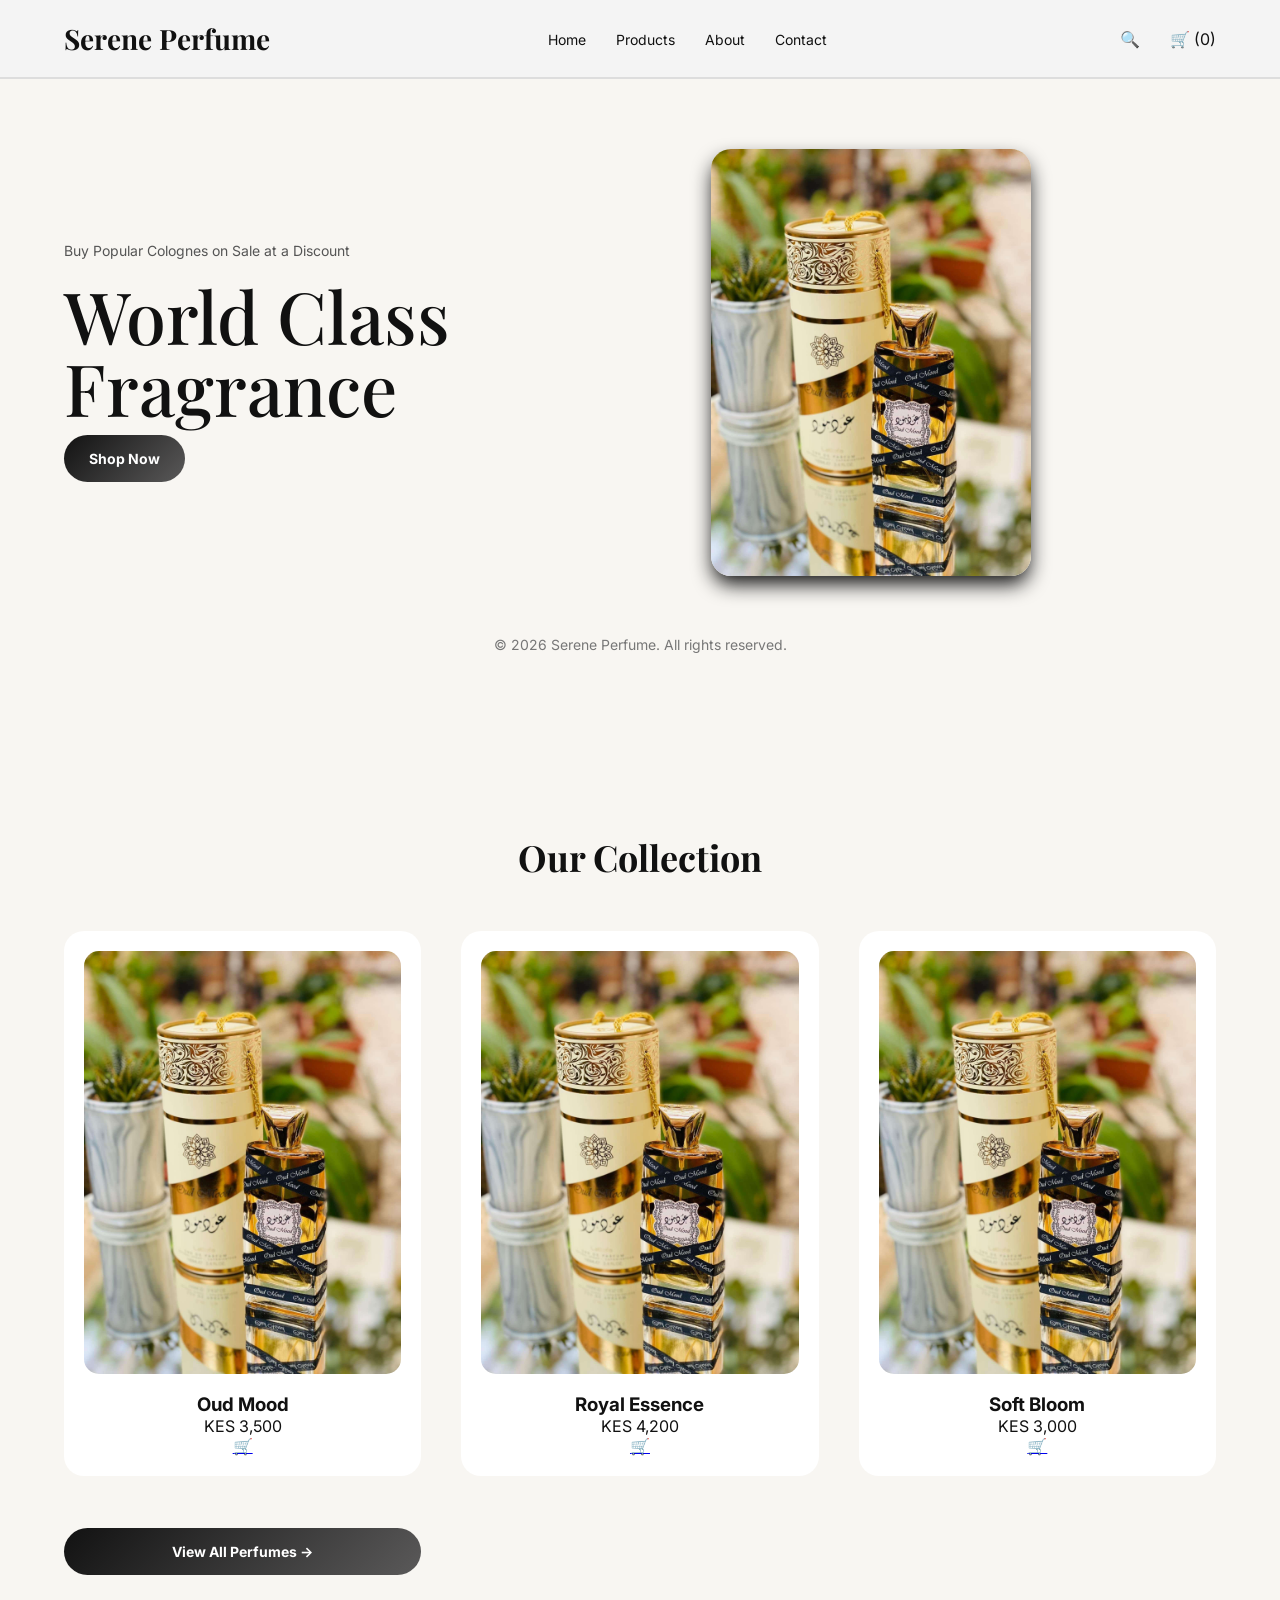
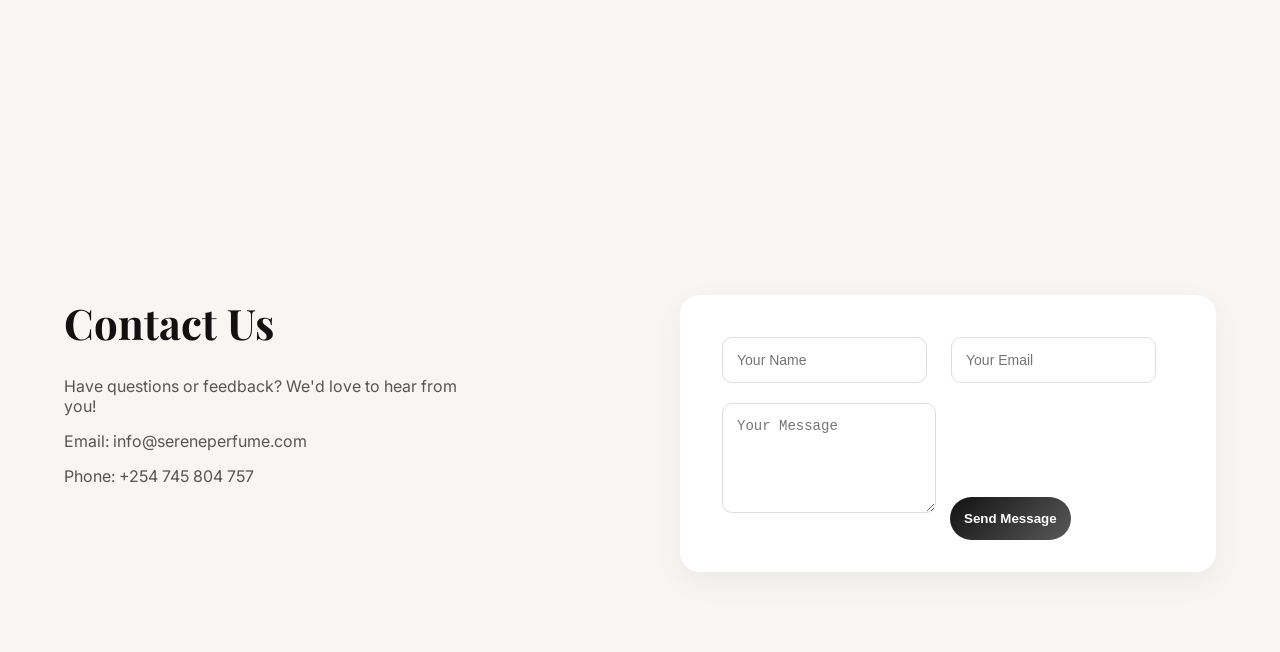
==== index.html @ 04b3e716 "Initial commit - Serene Perfume website" ====
<!DOCTYPE html>
<html lang="en">
<head>
    <meta charset="UTF-8">
    <meta name="viewport" content="width=device-width, initial-scale=1.0">
    <title>Serene Perfume</title>
    <link rel="stylesheet" href="style.css">
    <link href="https://fonts.googleapis.com/css2?family=Playfair+Display:wght@500&family=Inter:wght@300;400&display=swap" rel="stylesheet">
</head>
<body>
    <header>
        <div class="container header-flex">
           <h1 class="logo">
               Serene Perfume
           </h1>
            <nav class="nav">
                <ul>
                    <li><a href="#home">Home</a></li>
                    <li><a href="#products">Products</a></li>
                    <li><a href="#about">About</a></li>
                    <li><a href="#contact">Contact</a></li>
                 </ul>
            </nav>

            <div class="actions">
                <a href="#">🔍</a>
                <a href="#">🛒 (0)</a>
            </div>
        </div>
    </header>

 <section  id ="home" class="hero">
    <div class="container hero-grid">
      <div class="hero-text">
           <p class="small-text">
               Buy Popular Colognes on Sale at a Discount
            </p>

           <h1>
              World Class <br>
              Fragrance
            </h1>

            <a href="#products" class="btn">Shop Now</a>
      </div>

        <div class="hero-image">
            <img src="images/OUD.MOUD.jpg" alt="OUD-MOUD" >
        </div>

    </div>

    <footer>
        <div class="container">
            <p>© 2026 Serene Perfume. All rights reserved.</p>
        </div>
    </footer>
 </section>

 <section id="products">
    <div class="container">
        <h2 class="section-title">Our Collection</h2>

       <div class="product-grid">

          <div class="product-card">
          <img src="images/OUD.MOUD.jpg" alt="Perfume">
          <h3>Oud Mood</h3>
          <p>KES 3,500</p>
          <a href="#">🛒</a>
    </div>

    <div class="product-card">
      <img src="images/OUD.MOUD.jpg" alt="Perfume">
      <h3>Royal Essence</h3>
      <p>KES 4,200</p>
      <a href="#">🛒</a>
    </div>

    <div class="product-card">
      <img src="images/OUD.MOUD.jpg" alt="Perfume">
      <h3>Soft Bloom</h3>
      <p>KES 3,000</p>
      <a href="#">🛒</a>
    </div>

    <a href="products.html" class="view-all">View All Perfumes →</a>

    

  </div>
</div>
    

 </section>

 <section id="about">

 </section>

 <section id="contact">
      <div class="container contact-grid">
         <div class="contact-info">
              <h2>Contact Us</h2>
              <p>Have questions or feedback? We'd love to hear from you!</p>
              <p>Email: info@sereneperfume.com</p>
              <p>Phone: +254 745 804 757</p>
         </div>

         <form class="contact-form">
              <input type="text" placeholder="Your Name" required>
              <input type="email" placeholder="Your Email" required>
              <textarea placeholder="Your Message" rows="5"></textarea>
              <button type="submit">Send Message</button>
         </form>
      </div>
 </section>


    
    
</body>
</html>
---- style.css ----
html{
    scroll-behavior: smooth;
    
}
* {
  margin: 0;
  padding: 0;
  box-sizing: border-box;
}
body {
  font-family: 'Inter', sans-serif;
  background: #F8F6F2;
  color: #111;
  height: 100%;
}
.container{
  width: 90%;
  max-width: 1200px;
  margin: 0 auto;
}
header{
    background: #f4f4f4;
    border-bottom: 2px solid #ddd;
}
.header-flex{
  display: flex;
  justify-content: space-between;
  align-items: center;
  padding: 20px 0;
}
.logo{
    font-family: 'playfair display', serif;
    font-size: 28px;
    font-weight: bold;
}

.nav ul{
    display: flex;
    list-style: none;
    gap: 30px;
    
}
.nav ul a{
    text-decoration: none;
    color: #111;
    font-size: 14px;
    position: relative;
    padding-bottom: 5px;
}
.nav ul a::after{
   content: "";
   position: absolute;
   left: 0;
   bottom: 0;
   height: 1px;
   width: 0%;
   background: #000;
   transition: width 0.3s ease;  
}
.nav ul a:hover::after{
    width: 100%;
}
.actions{
    display: flex;
    gap: 15px;
}
.actions a{
    margin-left: 15px;
    text-decoration: none;
    color: #111;
}
.hero{
    padding: 70px 0;
}
.hero-grid{
    display: grid;
    grid-template-columns: 1.2fr 1fr;
    align-items: center;
    gap: 40px;
}

.small-text{
    color: #555;
    margin-bottom: 20px;
    font-size: 14px;
    
}
.hero-text h1{
    font-size: 72px;
    line-height: 1;
    font-family: 'playfair display', serif;
    font-weight: 500;
}
.hero-image img{
    width: 100%;
    border-radius: 20px; 
    display: flex;
    justify-content: center;
    max-width: 320px;
    object-fit: cover;
    box-shadow: #111 0px 10px 20px -2px;
}
.btn{
    display: inline-block;
    padding: 15px 25px;
    margin-top: 12px;
    background:linear-gradient(135deg, #121212, #5a5959);
    color: #fff;
    text-decoration: none;
    border-radius: 25px;
    font-size: 14px;
    transition: 0.3s;
    text-align: center;
    font-weight: bold;
}
.btn:hover{
    background: linear-gradient(135deg, #020202, #8e8b8b);
    transform: translateY(-3px);
    box-shadow: #111 0px 10px 20px -2px;
}
.contact{
    padding: 100px 0;
    background: #f9f9f9;
    
}
.contact-grid{
    display: grid;
    grid-template-columns: 1fr 1fr;
    gap: 80px;

}
.contact-info{
    max-width: 400px;
}
.contact-info h2 {
    font-family: 'Playfair Display', serif;
    font-size: 42px;
    margin-bottom: 25px;
}
.contact-info p {
    margin-bottom: 15px;
    color: #555;
}
.contact-form{
    background: #fff;
    padding: 32px;
    border-radius: 20px;
    box-shadow: 0 10px 30px rgba(0,0,0,0.05);
}
.contact-form input,
.contact-form textarea{
    padding: 14px;
    margin: 10px ;
    border: 1px solid #ddd;
    border-radius: 10px;
    font-size: 14px;
    background: #fff;
    transition: 0.3s;
}
.contact-form button {
  padding: 14px;
  border: none;
  background: linear-gradient(135deg, #121212, #5a5959);
  color: #fff;
  border-radius: 25px;
  cursor: pointer;
  transition: 0.3s;
  font-weight: bold;
}

.contact-form button:hover {
    background: linear-gradient(135deg, #020202, #8e8b8b);
    transform: translateY(-3px);
    box-shadow: #111 0px 10px 20px -2px;
}
.contact-form input:focus,
.contact-form textarea:focus{
    outline: none;
    border-color: #111;
}
footer{
  text-align: center;
  padding: 30px 0;
  font-size: 14px;
  color: #777;
  margin-top: 30px;
}
section{
    padding: 80px 0;
}
@media (max-width: 768px){
  .hero-grid{
    grid-template-columns: 1fr;
    text-align: center;
  }

  .hero-text h1{
    font-size: 42px;
  }

  .hero-image img{
    max-width: 250px;
  }
  .hero-image img{
    max-width: 250px;
    margin: 0 auto;
  }
}

@media (max-width: 768px){
  .contact-grid{
    grid-template-columns: 1fr;
  }
}

@media (max-width: 768px){
  .header-flex{
    flex-direction: column;
    gap: 15px;
  }

  .nav ul{
    flex-direction: column;
    align-items: center;
    gap: 10px;
  }

  .actions{
    justify-content: center;
  }
}

@media (max-width: 768px){
  section{
    padding: 60px 0;
  }
}

.section-title{
  text-align: center;
  font-family: 'Playfair Display', serif;
  font-size: 36px;
  margin-bottom: 50px;
}

.product-grid{
  display: grid;
  grid-template-columns: repeat(3, 1fr);
  gap: 40px;
}

.product-card{
  background: #fff;
  padding: 20px;
  border-radius: 20px;
  text-align: center;
  transition: 0.3s;
}

.product-card img{
  width: 100%;
  border-radius: 15px;
  margin-bottom: 15px;
}

.product-card:hover{
  transform: translateY(-10px);
  box-shadow: 0 10px 30px rgba(0,0,0,0.1);
}
.view-all{
  display: block;
  padding: 15px 25px;
  margin-top: 12px;
  background:linear-gradient(135deg, #121212, #5a5959);
  color: #fff;
  text-decoration: none;
  border-radius: 25px;
  font-size: 14px;
  transition: 0.3s;
  text-align: center;
  font-weight: bold;
  width: 100%;

}
.view-all:hover{
  background: linear-gradient(135deg, #020202, #8e8b8b);
  transform: translateY(-3px);
  box-shadow: #111 0px 10px 20px -2px;
}
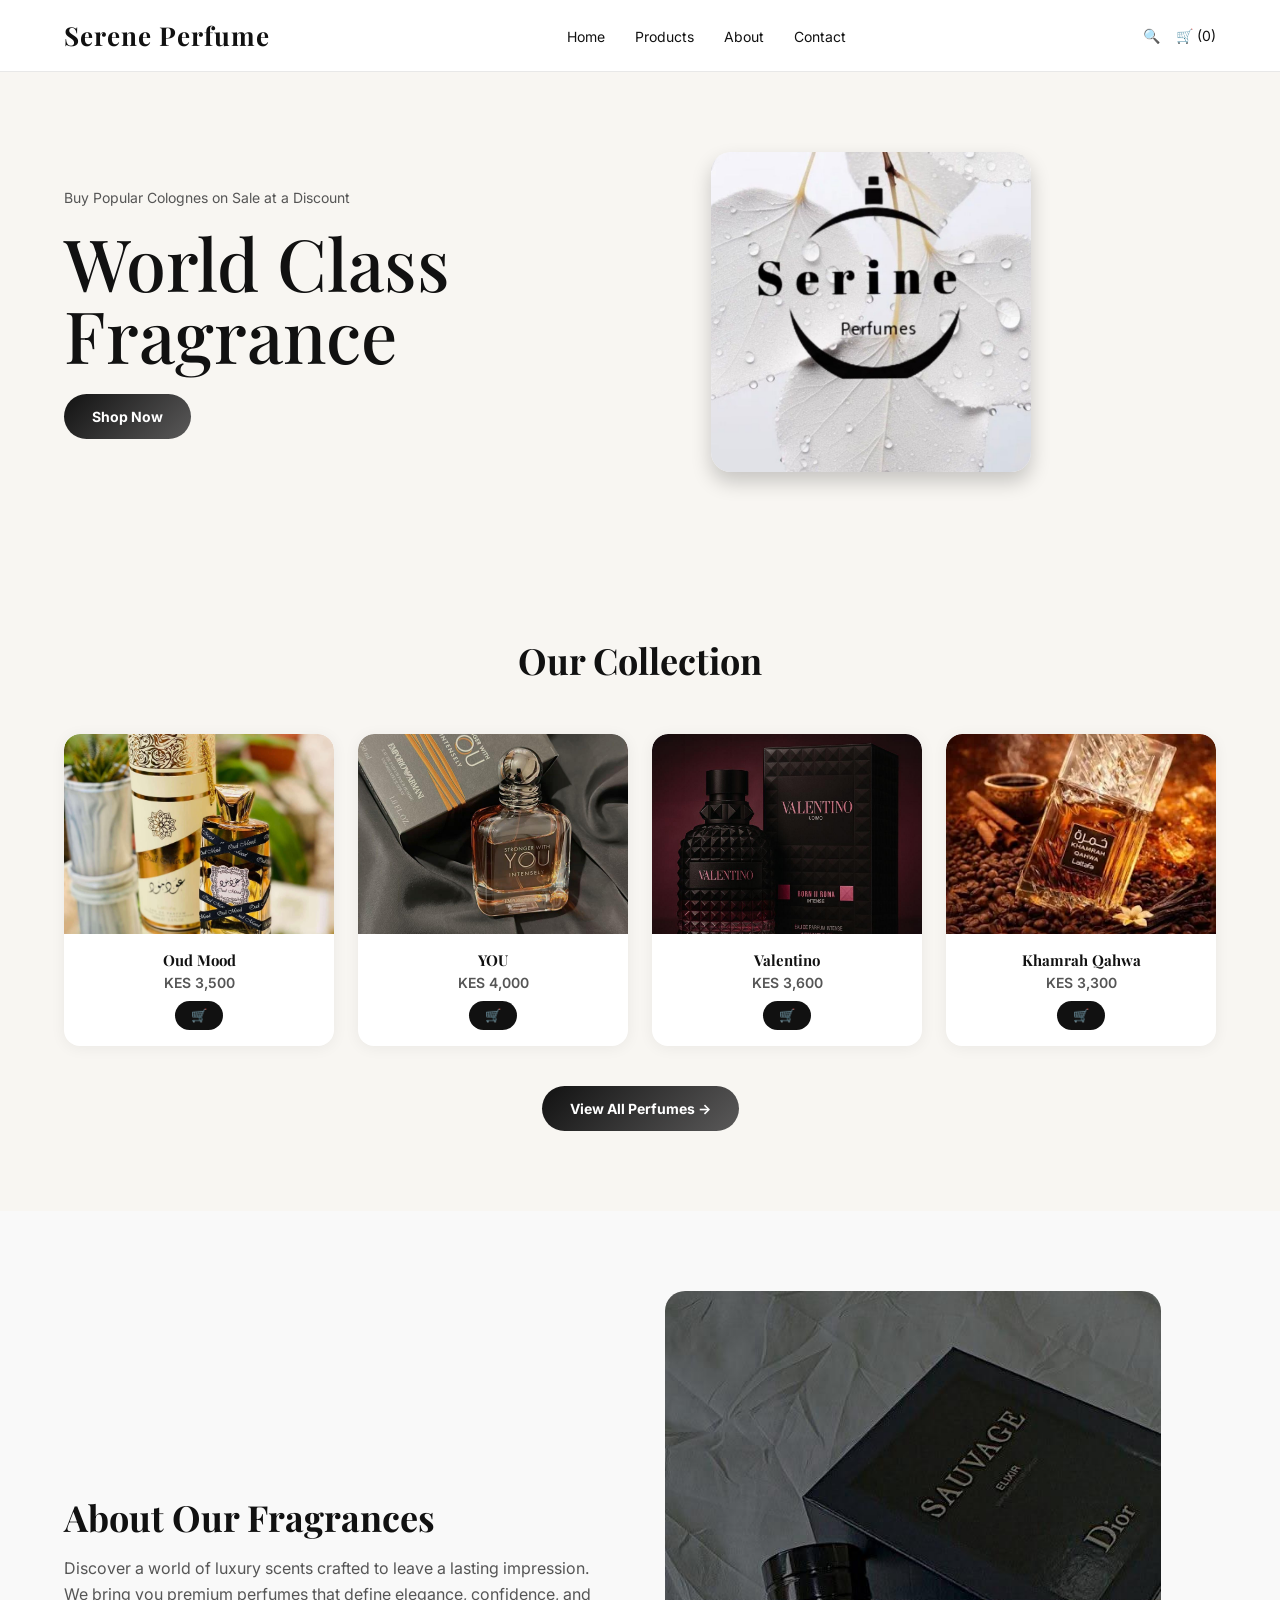
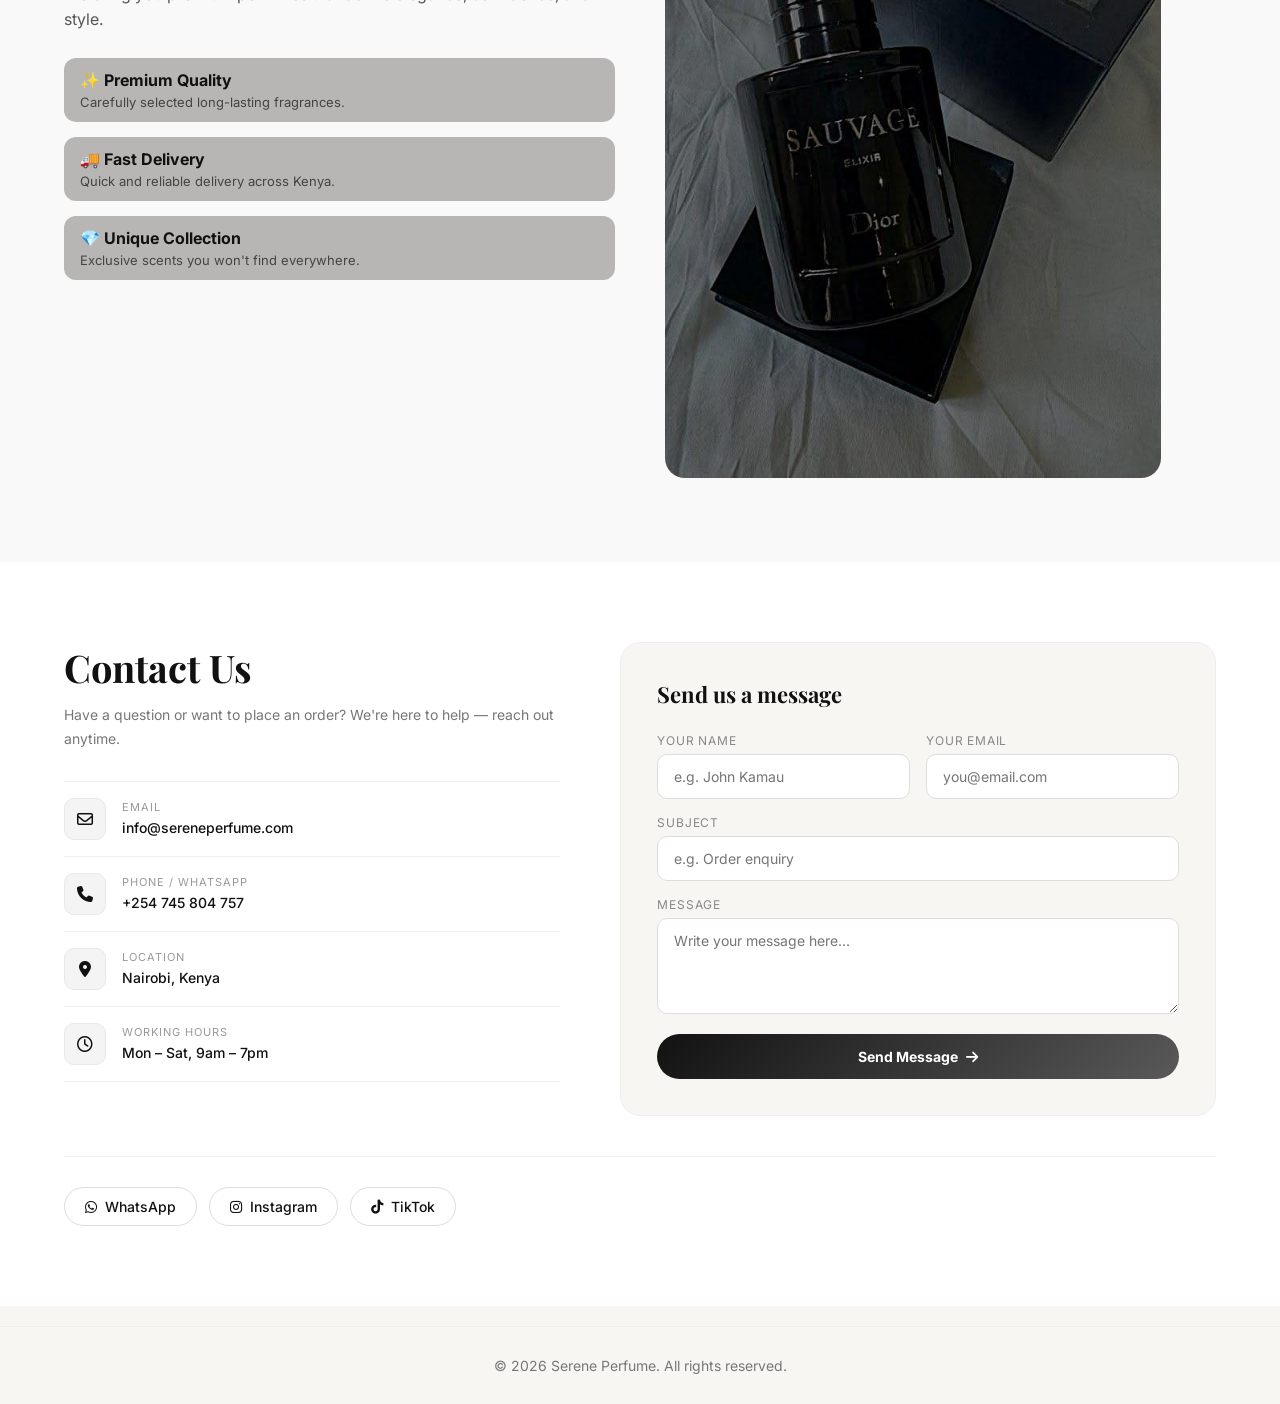
==== commit 39495e6a: "Initial commit - Serene Perfume website" ====
--- a/index.html
+++ b/index.html
@@ -1,123 +1,222 @@
 <!DOCTYPE html>
 <html lang="en">
 <head>
-    <meta charset="UTF-8">
-    <meta name="viewport" content="width=device-width, initial-scale=1.0">
-    <title>Serene Perfume</title>
-    <link rel="stylesheet" href="style.css">
-    <link href="https://fonts.googleapis.com/css2?family=Playfair+Display:wght@500&family=Inter:wght@300;400&display=swap" rel="stylesheet">
+  <meta charset="UTF-8">
+  <meta name="viewport" content="width=device-width, initial-scale=1.0">
+  <title>Serene Perfume</title>
+  <link rel="stylesheet" href="style.css">
+  <link href="https://fonts.googleapis.com/css2?family=Playfair+Display:wght@500&family=Inter:wght@300;400&display=swap" rel="stylesheet">
+  <link rel="stylesheet" href="https://cdnjs.cloudflare.com/ajax/libs/font-awesome/6.5.0/css/all.min.css">
 </head>
 <body>
-    <header>
-        <div class="container header-flex">
-           <h1 class="logo">
-               Serene Perfume
-           </h1>
-            <nav class="nav">
-                <ul>
-                    <li><a href="#home">Home</a></li>
-                    <li><a href="#products">Products</a></li>
-                    <li><a href="#about">About</a></li>
-                    <li><a href="#contact">Contact</a></li>
-                 </ul>
-            </nav>
-
-            <div class="actions">
-                <a href="#">🔍</a>
-                <a href="#">🛒 (0)</a>
-            </div>
-        </div>
-    </header>
-
- <section  id ="home" class="hero">
+
+  <header>
+    <div class="container header-flex">
+      <h1 class="logo">Serene Perfume</h1>
+      <nav class="nav">
+        <ul>
+          <li><a href="#home">Home</a></li>
+          <li><a href="products.html">Products</a></li>
+          <li><a href="#about">About</a></li>
+          <li><a href="#contact">Contact</a></li>
+        </ul>
+      </nav>
+      <div class="actions">
+        <a href="#">🔍</a>
+        <a href="cart.html">🛒 (<span class="cart-count">0</span>)</a>
+      </div>
+    </div>
+  </header>
+
+  <section id="home" class="hero">
     <div class="container hero-grid">
       <div class="hero-text">
-           <p class="small-text">
-               Buy Popular Colognes on Sale at a Discount
-            </p>
-
-           <h1>
-              World Class <br>
-              Fragrance
-            </h1>
-
-            <a href="#products" class="btn">Shop Now</a>
-      </div>
-
-        <div class="hero-image">
-            <img src="images/OUD.MOUD.jpg" alt="OUD-MOUD" >
-        </div>
-
-    </div>
-
-    <footer>
-        <div class="container">
-            <p>© 2026 Serene Perfume. All rights reserved.</p>
-        </div>
-    </footer>
- </section>
-
- <section id="products">
+        <p class="small-text">Buy Popular Colognes on Sale at a Discount</p>
+        <h1>World Class <br> Fragrance</h1>
+        <a href="products.html" class="btn">Shop Now</a>
+      </div>
+      <div class="hero-image">
+        <img src="images/serene.png" alt="Perfume">
+      </div>
+    </div>
+  </section>
+
+  <section id="products">
     <div class="container">
-        <h2 class="section-title">Our Collection</h2>
-
-       <div class="product-grid">
-
-          <div class="product-card">
-          <img src="images/OUD.MOUD.jpg" alt="Perfume">
-          <h3>Oud Mood</h3>
-          <p>KES 3,500</p>
-          <a href="#">🛒</a>
-    </div>
-
-    <div class="product-card">
-      <img src="images/OUD.MOUD.jpg" alt="Perfume">
-      <h3>Royal Essence</h3>
-      <p>KES 4,200</p>
-      <a href="#">🛒</a>
-    </div>
-
-    <div class="product-card">
-      <img src="images/OUD.MOUD.jpg" alt="Perfume">
-      <h3>Soft Bloom</h3>
-      <p>KES 3,000</p>
-      <a href="#">🛒</a>
-    </div>
-
-    <a href="products.html" class="view-all">View All Perfumes →</a>
-
-    
-
-  </div>
-</div>
-    
-
- </section>
-
- <section id="about">
-
- </section>
-
- <section id="contact">
-      <div class="container contact-grid">
-         <div class="contact-info">
-              <h2>Contact Us</h2>
-              <p>Have questions or feedback? We'd love to hear from you!</p>
-              <p>Email: info@sereneperfume.com</p>
-              <p>Phone: +254 745 804 757</p>
-         </div>
-
-         <form class="contact-form">
-              <input type="text" placeholder="Your Name" required>
-              <input type="email" placeholder="Your Email" required>
-              <textarea placeholder="Your Message" rows="5"></textarea>
-              <button type="submit">Send Message</button>
-         </form>
-      </div>
- </section>
-
-
-    
-    
+      <h2 class="section-title">Our Collection</h2>
+      <div class="product-grid">
+        <div class="product-card">
+          <img src="images/OUD.MOUD.jpg" alt="Oud Mood">
+          <div class="card-body">
+            <h3>Oud Mood</h3>
+            <p class="card-price">KES 3,500</p>
+            <button class="cart-btn">🛒</button>
+          </div>
+        </div>
+        <div class="product-card">
+          <img src="images/YOU.jpeg" alt="Ramz Gold">
+          <div class="card-body">
+            <h3>YOU</h3>
+            <p class="card-price">KES 4,000</p>
+            <button class="cart-btn">🛒</button>
+          </div>
+        </div>
+        <div class="product-card">
+          <img src="images/valentino.jpeg" alt="Hawas">
+          <div class="card-body">
+            <h3>Valentino</h3>
+            <p class="card-price">KES 3,600</p>
+            <button class="cart-btn">🛒</button>
+          </div>
+        </div>
+        <div class="product-card">
+          <img src="images/lattafa.webp" alt="Wisal">
+          <div class="card-body">
+            <h3>Khamrah Qahwa</h3>
+            <p class="card-price">KES 3,300</p>
+            <button class="cart-btn">🛒</button>
+          </div>
+        </div>
+      </div>
+      <a href="products.html" class="view-all">View All Perfumes →</a>
+    </div>
+  </section>
+
+  <section id="about" class="about">
+    <div class="container about-grid">
+      <div class="about-text">
+        <h2>About Our Fragrances</h2>
+        <p class="intro">
+          Discover a world of luxury scents crafted to leave a lasting impression.
+          We bring you premium perfumes that define elegance, confidence, and style.
+        </p>
+        <div class="about-features">
+          <div class="feature">
+            <h4>✨ Premium Quality</h4>
+            <p>Carefully selected long-lasting fragrances.</p>
+          </div>
+          <div class="feature">
+            <h4>🚚 Fast Delivery</h4>
+            <p>Quick and reliable delivery across Kenya.</p>
+          </div>
+          <div class="feature">
+            <h4>💎 Unique Collection</h4>
+            <p>Exclusive scents you won't find everywhere.</p>
+          </div>
+        </div>
+      </div>
+      <div class="about-image">
+        <img src="images/SAUV.jpeg" alt="Perfume collection">
+      </div>
+    </div>
+  </section>
+
+  <section id="contact" class="contact">
+    <div class="container">
+ 
+      <div class="contact-top">
+ 
+        <!-- LEFT: Info rows -->
+        <div class="contact-info">
+          <h2>Contact Us</h2>
+          <p class="contact-subtitle">
+            Have a question or want to place an order?
+            We're here to help — reach out anytime.
+          </p>
+ 
+          <div class="contact-row">
+            <div class="contact-icon"><i class="fa-regular fa-envelope"></i></div>
+            <div class="contact-row-text">
+              <p class="contact-label">Email</p>
+              <a href="mailto:info@sereneperfume.com">info@sereneperfume.com</a>
+            </div>
+          </div>
+ 
+          <div class="contact-row">
+            <div class="contact-icon"><i class="fa-solid fa-phone"></i></div>
+            <div class="contact-row-text">
+              <p class="contact-label">Phone / WhatsApp</p>
+              <span>+254 745 804 757</span>
+            </div>
+          </div>
+ 
+          <div class="contact-row">
+            <div class="contact-icon"><i class="fa-solid fa-location-dot"></i></div>
+            <div class="contact-row-text">
+              <p class="contact-label">Location</p>
+              <span>Nairobi, Kenya</span>
+            </div>
+          </div>
+ 
+          <div class="contact-row">
+            <div class="contact-icon"><i class="fa-regular fa-clock"></i></div>
+            <div class="contact-row-text">
+              <p class="contact-label">Working Hours</p>
+              <span>Mon – Sat, 9am – 7pm</span>
+            </div>
+          </div>
+        </div>
+ 
+        <!-- RIGHT: Form -->
+        <form class="contact-form" id="contact-form">
+          <h3>Send us a message</h3>
+ 
+          <div class="form-two-col">
+            <div class="form-field">
+              <label>Your Name</label>
+              <input type="text" placeholder="e.g. John Kamau" required>
+            </div>
+            <div class="form-field">
+              <label>Your Email</label>
+              <input type="email" placeholder="you@email.com" required>
+            </div>
+          </div>
+ 
+          <div class="form-field">
+            <label>Subject</label>
+            <input type="text" placeholder="e.g. Order enquiry">
+          </div>
+ 
+          <div class="form-field">
+            <label>Message</label>
+            <textarea placeholder="Write your message here..." rows="4"></textarea>
+          </div>
+ 
+          <button type="submit" class="form-submit">
+            Send Message <i class="fa-solid fa-arrow-right"></i>
+          </button>
+ 
+          <!-- Success message (shown by JS) -->
+          <div class="form-success" id="form-success">
+            <i class="fa-solid fa-circle-check"></i>
+            Message sent! We'll get back to you soon.
+          </div>
+        </form>
+ 
+      </div>
+ 
+      <!-- Social links -->
+      <div class="social-row">
+        <a href="#" class="social-btn whatsapp-btn">
+          <i class="fa-brands fa-whatsapp"></i> WhatsApp
+        </a>
+        <a href="#" class="social-btn instagram-btn">
+          <i class="fa-brands fa-instagram"></i> Instagram
+        </a>
+        <a href="#" class="social-btn tiktok-btn">
+          <i class="fa-brands fa-tiktok"></i> TikTok
+        </a>
+      </div>
+ 
+    </div>
+  </section>
+
+  <footer>
+    <div class="container">
+      <p>© 2026 Serene Perfume. All rights reserved.</p>
+    </div>
+  </footer>
+
+  <script src="index.js"></script>
 </body>
 </html>
--- a/style.css
+++ b/style.css
@@ -1,163 +1,359 @@
-html{
-    scroll-behavior: smooth;
-    
-}
-* {
-  margin: 0;
-  padding: 0;
-  box-sizing: border-box;
-}
+
+html { scroll-behavior: smooth; }
+* { margin: 0; padding: 0; box-sizing: border-box; }
+
 body {
   font-family: 'Inter', sans-serif;
   background: #F8F6F2;
   color: #111;
-  height: 100%;
-}
-.container{
+  min-height: 100vh;
+}
+
+.container {
   width: 90%;
   max-width: 1200px;
   margin: 0 auto;
 }
-header{
-    background: #f4f4f4;
-    border-bottom: 2px solid #ddd;
-}
-.header-flex{
+
+
+.hero, #products, .about, #contact {
+  opacity: 0;
+  transform: translateY(40px);
+  animation: fadeInUp 1s ease forwards;
+}
+
+@keyframes fadeInUp {
+  to { opacity: 1; transform: translateY(0); }
+}
+
+/* ══════════════════════════════════
+   HEADER
+   ══════════════════════════════════ */
+header {
+  background: #fff;
+  border-bottom: 1px solid #e8e8e8;
+  position: sticky;
+  top: 0;
+  z-index: 50;
+}
+
+.header-flex {
   display: flex;
   justify-content: space-between;
   align-items: center;
-  padding: 20px 0;
-}
-.logo{
-    font-family: 'playfair display', serif;
-    font-size: 28px;
-    font-weight: bold;
-}
-
-.nav ul{
-    display: flex;
-    list-style: none;
-    gap: 30px;
-    
-}
-.nav ul a{
-    text-decoration: none;
-    color: #111;
-    font-size: 14px;
-    position: relative;
-    padding-bottom: 5px;
-}
-.nav ul a::after{
-   content: "";
-   position: absolute;
-   left: 0;
-   bottom: 0;
-   height: 1px;
-   width: 0%;
-   background: #000;
-   transition: width 0.3s ease;  
-}
-.nav ul a:hover::after{
-    width: 100%;
-}
-.actions{
-    display: flex;
-    gap: 15px;
-}
-.actions a{
-    margin-left: 15px;
-    text-decoration: none;
-    color: #111;
-}
-.hero{
-    padding: 70px 0;
-}
-.hero-grid{
-    display: grid;
-    grid-template-columns: 1.2fr 1fr;
-    align-items: center;
-    gap: 40px;
-}
-
-.small-text{
-    color: #555;
-    margin-bottom: 20px;
-    font-size: 14px;
-    
-}
-.hero-text h1{
-    font-size: 72px;
-    line-height: 1;
-    font-family: 'playfair display', serif;
-    font-weight: 500;
-}
-.hero-image img{
-    width: 100%;
-    border-radius: 20px; 
-    display: flex;
-    justify-content: center;
-    max-width: 320px;
-    object-fit: cover;
-    box-shadow: #111 0px 10px 20px -2px;
-}
-.btn{
-    display: inline-block;
-    padding: 15px 25px;
-    margin-top: 12px;
-    background:linear-gradient(135deg, #121212, #5a5959);
-    color: #fff;
-    text-decoration: none;
-    border-radius: 25px;
-    font-size: 14px;
-    transition: 0.3s;
-    text-align: center;
-    font-weight: bold;
-}
-.btn:hover{
-    background: linear-gradient(135deg, #020202, #8e8b8b);
-    transform: translateY(-3px);
-    box-shadow: #111 0px 10px 20px -2px;
-}
-.contact{
-    padding: 100px 0;
-    background: #f9f9f9;
-    
-}
-.contact-grid{
-    display: grid;
-    grid-template-columns: 1fr 1fr;
-    gap: 80px;
-
-}
-.contact-info{
-    max-width: 400px;
-}
+  padding: 18px 0;
+}
+
+.logo {
+  font-family: 'Playfair Display', serif;
+  font-size: 26px;
+  font-weight: bold;
+  letter-spacing: 1px;
+}
+
+.nav ul { display: flex; list-style: none; gap: 30px; }
+
+.nav ul a {
+  text-decoration: none;
+  color: #111;
+  font-size: 14px;
+  position: relative;
+  padding-bottom: 4px;
+}
+
+.nav ul a::after {
+  content: "";
+  position: absolute;
+  left: 0; bottom: 0;
+  height: 1px; width: 0%;
+  background: #111;
+  transition: width 0.3s ease;
+}
+
+.nav ul a:hover::after { width: 100%; }
+
+.actions { display: flex; gap: 16px; }
+.actions a { text-decoration: none; color: #111; font-size: 14px; }
+
+/* ══════════════════════════════════
+   SHARED BUTTONS
+   ══════════════════════════════════ */
+.btn, .view-all {
+  display: inline-block;
+  padding: 14px 28px;
+  background: linear-gradient(135deg, #121212, #5a5959);
+  color: #fff;
+  text-decoration: none;
+  border-radius: 25px;
+  font-size: 14px;
+  font-weight: bold;
+  transition: 0.3s;
+  text-align: center;
+  border: none;
+  cursor: pointer;
+}
+
+.btn:hover, .view-all:hover {
+  background: linear-gradient(135deg, #020202, #8e8b8b);
+  transform: translateY(-3px);
+  box-shadow: 0 10px 20px rgba(0,0,0,0.2);
+}
+
+.view-all { display: block; width: fit-content; margin: 40px auto 0; }
+
+/* ══════════════════════════════════
+   HOMEPAGE SECTIONS
+   ══════════════════════════════════ */
+section { padding: 80px 0; }
+
+.section-title {
+  font-family: 'Playfair Display', serif;
+  font-size: 36px;
+  text-align: center;
+  margin-bottom: 50px;
+}
+
+/* Hero */
+.hero { padding: 80px 0; }
+
+.hero-grid {
+  display: grid;
+  grid-template-columns: 1.2fr 1fr;
+  align-items: center;
+  gap: 40px;
+}
+
+.small-text { color: #555; margin-bottom: 20px; font-size: 14px; }
+
+.hero-text h1 {
+  font-size: 72px;
+  line-height: 1;
+  font-family: 'Playfair Display', serif;
+  font-weight: 500;
+  margin-bottom: 24px;
+}
+
+.hero-image img {
+  width: 100%;
+  border-radius: 20px;
+  max-width: 320px;
+  object-fit: cover;
+  box-shadow: 0 10px 20px rgba(0,0,0,0.2);
+}
+
+/* Homepage product preview */
+#products .product-grid {
+  display: grid;
+  grid-template-columns: repeat(4, 1fr);
+  gap: 24px;
+}
+
+#products .product-card {
+  background: #fff;
+  border-radius: 16px;
+  overflow: hidden;
+  text-align: center;
+  padding-bottom: 16px;
+  box-shadow: 0 2px 15px rgba(0,0,0,0.06);
+  transition: 0.3s;
+}
+
+#products .product-card:hover {
+  transform: translateY(-6px);
+  box-shadow: 0 12px 30px rgba(0,0,0,0.12);
+}
+
+#products .product-card > img {
+  width: 100%; height: 200px;
+  object-fit: cover;
+  border-radius: 16px 16px 0 0;
+}
+
+#products .product-card .card-body { padding: 12px 14px 0; }
+
+#products .product-card h3 {
+  font-family: 'Playfair Display', serif;
+  font-size: 15px;
+  margin-bottom: 4px;
+}
+
+#products .product-card .card-price {
+  font-size: 14px; color: #555; margin-bottom: 10px;
+}
+
+.cart-btn {
+  padding: 7px 16px;
+  border: none;
+  background: #111; color: #fff;
+  border-radius: 20px;
+  cursor: pointer; transition: 0.3s; font-size: 13px;
+}
+
+.cart-btn:hover { background: #D4AF37; color: #111; }
+
+/* ══════════════════════════════════
+   ABOUT
+   ══════════════════════════════════ */
+.about { background: #f9f9f9; }
+
+.about-grid {
+  display: grid;
+  grid-template-columns: 1fr 1fr;
+  gap: 50px;
+  align-items: center;
+}
+
+.about-text h2 {
+  font-family: 'Playfair Display', serif;
+  font-size: 36px;
+  margin-bottom: 15px;
+}
+
+.intro { font-size: 16px; color: #555; margin-bottom: 25px; line-height: 1.6; }
+.about-features { display: grid; gap: 15px; }
+
+.feature {
+  background: rgb(183,182,180);
+  padding: 12px 16px;
+  border-radius: 12px;
+  transition: 0.3s;
+}
+
+.feature:hover { transform: translateY(-5px); }
+.feature h4 { margin-bottom: 4px; }
+.feature p { font-size: 13px; color: #444; }
+.about-image img { width: 90%; border-radius: 20px; }
+
+/* ══════════════════════════════════
+   CONTACT  (new design)
+   ══════════════════════════════════ */
+.contact {
+  background: #fff;
+  padding: 80px 0;
+}
+
+/* Two column layout */
+.contact-top {
+  display: grid;
+  grid-template-columns: 1fr 1.2fr;
+  gap: 60px;
+  margin-bottom: 40px;
+}
+
+/* Left — info */
 .contact-info h2 {
-    font-family: 'Playfair Display', serif;
-    font-size: 42px;
-    margin-bottom: 25px;
-}
-.contact-info p {
-    margin-bottom: 15px;
-    color: #555;
-}
-.contact-form{
-    background: #fff;
-    padding: 32px;
-    border-radius: 20px;
-    box-shadow: 0 10px 30px rgba(0,0,0,0.05);
-}
-.contact-form input,
-.contact-form textarea{
-    padding: 14px;
-    margin: 10px ;
-    border: 1px solid #ddd;
-    border-radius: 10px;
-    font-size: 14px;
-    background: #fff;
-    transition: 0.3s;
-}
-.contact-form button {
+  font-family: 'Playfair Display', serif;
+  font-size: 38px;
+  margin-bottom: 10px;
+  color: #111;
+}
+
+.contact-subtitle {
+  font-size: 14px;
+  color: #777;
+  line-height: 1.7;
+  margin-bottom: 30px;
+}
+
+.contact-row {
+  display: flex;
+  align-items: center;
+  gap: 16px;
+  padding: 16px 0;
+  border-bottom: 1px solid #eee;
+}
+
+.contact-row:first-of-type { border-top: 1px solid #eee; }
+
+.contact-icon {
+  width: 42px;
+  height: 42px;
+  border-radius: 10px;
+  background: #f4f4f4;
+  border: 1px solid #e8e8e8;
+  display: flex;
+  align-items: center;
+  justify-content: center;
+  font-size: 16px;
+  color: #111;
+  flex-shrink: 0;
+}
+
+.contact-label {
+  font-size: 11px;
+  text-transform: uppercase;
+  letter-spacing: 1px;
+  color: #999;
+  margin-bottom: 3px;
+}
+
+.contact-row-text a,
+.contact-row-text span {
+  font-size: 14px;
+  font-weight: 500;
+  color: #111;
+  text-decoration: none;
+}
+
+.contact-row-text a:hover { color: #D4AF37; }
+
+/* Right — form */
+.contact-form {
+  background: #F8F6F2;
+  padding: 36px;
+  border-radius: 20px;
+  border: 1px solid #eee;
+}
+
+.contact-form h3 {
+  font-family: 'Playfair Display', serif;
+  font-size: 22px;
+  margin-bottom: 24px;
+  color: #111;
+}
+
+.form-two-col {
+  display: grid;
+  grid-template-columns: 1fr 1fr;
+  gap: 16px;
+}
+
+.form-field {
+  margin-bottom: 16px;
+}
+
+.form-field label {
+  display: block;
+  font-size: 12px;
+  text-transform: uppercase;
+  letter-spacing: 0.8px;
+  color: #888;
+  margin-bottom: 6px;
+}
+
+.form-field input,
+.form-field textarea {
+  width: 100%;
+  padding: 13px 16px;
+  border: 1px solid #ddd;
+  border-radius: 10px;
+  font-size: 14px;
+  background: #fff;
+  color: #111;
+  font-family: 'Inter', sans-serif;
+  transition: 0.3s;
+  resize: vertical;
+}
+
+.form-field input:focus,
+.form-field textarea:focus {
+  outline: none;
+  border-color: #111;
+  box-shadow: 0 0 0 3px rgba(0,0,0,0.05);
+}
+
+.form-submit {
+  width: 100%;
   padding: 14px;
   border: none;
   background: linear-gradient(135deg, #121212, #5a5959);
@@ -166,125 +362,400 @@
   cursor: pointer;
   transition: 0.3s;
   font-weight: bold;
-}
-
-.contact-form button:hover {
-    background: linear-gradient(135deg, #020202, #8e8b8b);
-    transform: translateY(-3px);
-    box-shadow: #111 0px 10px 20px -2px;
-}
-.contact-form input:focus,
-.contact-form textarea:focus{
-    outline: none;
-    border-color: #111;
-}
-footer{
-  text-align: center;
-  padding: 30px 0;
   font-size: 14px;
-  color: #777;
-  margin-top: 30px;
-}
-section{
-    padding: 80px 0;
-}
-@media (max-width: 768px){
-  .hero-grid{
-    grid-template-columns: 1fr;
-    text-align: center;
-  }
-
-  .hero-text h1{
-    font-size: 42px;
-  }
-
-  .hero-image img{
-    max-width: 250px;
-  }
-  .hero-image img{
-    max-width: 250px;
-    margin: 0 auto;
-  }
-}
-
-@media (max-width: 768px){
-  .contact-grid{
-    grid-template-columns: 1fr;
-  }
-}
-
-@media (max-width: 768px){
-  .header-flex{
-    flex-direction: column;
-    gap: 15px;
-  }
-
-  .nav ul{
-    flex-direction: column;
-    align-items: center;
-    gap: 10px;
-  }
-
-  .actions{
-    justify-content: center;
-  }
-}
-
-@media (max-width: 768px){
-  section{
-    padding: 60px 0;
-  }
-}
-
-.section-title{
-  text-align: center;
-  font-family: 'Playfair Display', serif;
-  font-size: 36px;
-  margin-bottom: 50px;
-}
-
-.product-grid{
-  display: grid;
-  grid-template-columns: repeat(3, 1fr);
-  gap: 40px;
-}
-
-.product-card{
-  background: #fff;
-  padding: 20px;
-  border-radius: 20px;
-  text-align: center;
-  transition: 0.3s;
-}
-
-.product-card img{
-  width: 100%;
-  border-radius: 15px;
-  margin-bottom: 15px;
-}
-
-.product-card:hover{
-  transform: translateY(-10px);
-  box-shadow: 0 10px 30px rgba(0,0,0,0.1);
-}
-.view-all{
-  display: block;
-  padding: 15px 25px;
-  margin-top: 12px;
-  background:linear-gradient(135deg, #121212, #5a5959);
-  color: #fff;
-  text-decoration: none;
+  font-family: 'Inter', sans-serif;
+  display: flex;
+  align-items: center;
+  justify-content: center;
+  gap: 8px;
+  margin-top: 4px;
+}
+
+.form-submit:hover {
+  background: linear-gradient(135deg, #020202, #8e8b8b);
+  transform: translateY(-3px);
+  box-shadow: 0 10px 20px rgba(0,0,0,0.2);
+}
+
+/* Success message */
+.form-success {
+  display: none;
+  margin-top: 16px;
+  padding: 14px 18px;
+  background: #eaf7ee;
+  border: 1px solid #c3e6cb;
+  border-radius: 10px;
+  color: #2d6a4f;
+  font-size: 14px;
+  font-weight: 500;
+  align-items: center;
+  gap: 8px;
+}
+
+.form-success.show {
+  display: flex;
+}
+
+/* Social buttons row */
+.social-row {
+  display: flex;
+  gap: 12px;
+  padding-top: 30px;
+  border-top: 1px solid #eee;
+  flex-wrap: wrap;
+}
+
+.social-btn {
+  display: flex;
+  align-items: center;
+  gap: 8px;
+  padding: 10px 20px;
   border-radius: 25px;
   font-size: 14px;
-  transition: 0.3s;
+  font-weight: 500;
+  text-decoration: none;
+  border: 1px solid #ddd;
+  background: #fff;
+  color: #111;
+  transition: 0.3s;
+}
+
+.social-btn:hover {
+  transform: translateY(-3px);
+  box-shadow: 0 8px 20px rgba(0,0,0,0.1);
+}
+
+.whatsapp-btn:hover { background: #25D366; color: #fff; border-color: #25D366; }
+.instagram-btn:hover { background: #E1306C; color: #fff; border-color: #E1306C; }
+.tiktok-btn:hover { background: #111; color: #fff; border-color: #111; }
+
+/* ══════════════════════════════════
+   PRODUCTS.HTML CATEGORY PAGE
+   ══════════════════════════════════ */
+.products-hero {
+  background: linear-gradient(135deg, #1a1a1a, #3a3a3a);
+  color: #fff;
+  padding: 70px 0;
   text-align: center;
-  font-weight: bold;
-  width: 100%;
-
-}
-.view-all:hover{
-  background: linear-gradient(135deg, #020202, #8e8b8b);
-  transform: translateY(-3px);
-  box-shadow: #111 0px 10px 20px -2px;
-}
-
+}
+
+.products-hero-sub {
+  font-size: 12px;
+  text-transform: uppercase;
+  letter-spacing: 3px;
+  color: #D4AF37;
+  margin-bottom: 12px;
+}
+
+.products-hero-title {
+  font-family: 'Playfair Display', serif;
+  font-size: 48px;
+  font-weight: 500;
+}
+
+.products-hero-desc {
+  font-size: 15px;
+  color: rgba(255,255,255,0.7);
+  margin-top: 12px;
+}
+
+.category-section { padding: 70px 0 100px; }
+
+.category-heading {
+  font-family: 'Playfair Display', serif;
+  font-size: 28px;
+  text-align: center;
+  margin-bottom: 50px;
+}
+
+.category-cards {
+  display: grid;
+  grid-template-columns: 1fr 1fr;
+  gap: 30px;
+  max-width: 900px;
+  margin: 0 auto;
+}
+
+.category-card {
+  border-radius: 20px;
+  overflow: hidden;
+  cursor: pointer;
+  transition: 0.35s;
+  box-shadow: 0 4px 20px rgba(0,0,0,0.08);
+  background: #fff;
+  text-decoration: none;
+  color: inherit;
+  display: block;
+}
+
+.category-card:hover {
+  transform: translateY(-10px);
+  box-shadow: 0 24px 60px rgba(0,0,0,0.15);
+}
+
+.category-card-img {
+  height: 280px;
+  display: flex;
+  align-items: center;
+  justify-content: center;
+}
+
+.men-bg { background: linear-gradient(135deg, #1a1a2e, #16213e, #0f3460); }
+.ladies-bg { background: linear-gradient(135deg, #f8b4c8, #e8879c, #c96b85); }
+
+.category-icon { font-size: 90px; color: rgba(255,255,255,0.25); user-select: none; }
+
+.category-card-body { padding: 26px 28px 30px; }
+
+.category-card-body h3 {
+  font-family: 'Playfair Display', serif;
+  font-size: 22px;
+  margin-bottom: 8px;
+  color: white;
+}
+
+.category-card-body p { font-size: 14px; color: white; margin-bottom: 18px; line-height: 1.5; }
+
+.category-cta {
+  font-size: 13px;
+  font-weight: 600;
+  color: white;
+  border-bottom: 1px solid #111;
+  padding-bottom: 2px;
+  transition: 0.3s;
+  display: inline-block;
+}
+
+.category-card:hover .category-cta { color: #D4AF37; border-color: #D4AF37; }
+
+/* ══════════════════════════════════
+   MEN.HTML & LADIES.HTML
+   ══════════════════════════════════ */
+.men-hero { background: linear-gradient(135deg, #0f0f1a, #1a1a2e, #0f3460); }
+.ladies-hero { background: linear-gradient(135deg, #5c1a2e, #8e3a59, #c96b85); }
+
+.listing-section { padding: 50px 0 100px; }
+
+.filter-tabs { display: flex; gap: 10px; margin-bottom: 36px; flex-wrap: wrap; }
+
+.filter-tab {
+  padding: 8px 22px;
+  border: 1px solid #ccc;
+  border-radius: 25px;
+  background: transparent;
+  font-size: 13px;
+  cursor: pointer;
+  transition: 0.3s;
+  font-family: 'Inter', sans-serif;
+  color: #111;
+}
+
+.filter-tab:hover,
+.filter-tab.active { background: #111; color: #fff; border-color: #111; }
+
+.product-grid {
+  display: grid;
+  grid-template-columns: repeat(4, 1fr);
+  gap: 24px;
+}
+
+.product-card {
+  background: #fff;
+  border-radius: 16px;
+  overflow: hidden;
+  cursor: pointer;
+  transition: 0.3s;
+  box-shadow: 0 2px 15px rgba(0,0,0,0.06);
+  text-align: center;
+  padding-bottom: 16px;
+}
+
+.product-card:hover {
+  transform: translateY(-6px);
+  box-shadow: 0 12px 30px rgba(0,0,0,0.12);
+}
+
+.product-card > img {
+  width: 100%; height: 210px;
+  object-fit: cover;
+  border-radius: 16px 16px 0 0;
+}
+
+.card-body { padding: 14px 16px 0; }
+
+.product-card h3 {
+  font-family: 'Playfair Display', serif;
+  font-size: 15px;
+  margin-bottom: 3px;
+}
+
+.brand-tag {
+  font-size: 11px; color: #999;
+  text-transform: uppercase;
+  letter-spacing: 1px;
+  margin-bottom: 6px;
+}
+
+.card-price { font-weight: 600; font-size: 14px; color: #111; margin-bottom: 10px; }
+
+.quick-add {
+  padding: 7px 16px;
+  background: #111; color: #fff;
+  border: none; border-radius: 20px;
+  font-size: 12px; cursor: pointer; transition: 0.3s;
+}
+
+.quick-add:hover { background: #D4AF37; color: #111; }
+
+/* ══════════════════════════════════
+   SLIDE-IN PANEL
+   ══════════════════════════════════ */
+.panel-overlay {
+  position: fixed; inset: 0;
+  background: rgba(0,0,0,0.45);
+  z-index: 100; opacity: 0;
+  pointer-events: none;
+  transition: opacity 0.3s ease;
+}
+
+.panel-overlay.active { opacity: 1; pointer-events: all; }
+
+.slide-panel {
+  position: fixed;
+  top: 0; right: -580px;
+  width: 560px; max-width: 95vw;
+  height: 100vh; background: #fff;
+  z-index: 101; overflow-y: auto;
+  transition: right 0.4s cubic-bezier(0.4,0,0.2,1);
+  padding: 30px;
+  box-shadow: -10px 0 40px rgba(0,0,0,0.15);
+}
+
+.slide-panel.active { right: 0; }
+
+.panel-close {
+  position: absolute; top: 20px; right: 20px;
+  background: #f4f4f4; border: none;
+  width: 36px; height: 36px; border-radius: 50%;
+  font-size: 16px; cursor: pointer;
+  display: flex; align-items: center; justify-content: center;
+  transition: 0.3s;
+}
+
+.panel-close:hover { background: #111; color: #fff; }
+
+.panel-image-wrap { margin-top: 10px; margin-bottom: 20px; }
+
+.panel-main-img { width: 100%; height: 260px; object-fit: cover; border-radius: 16px; }
+
+.panel-thumbnails { display: flex; gap: 10px; margin-top: 12px; }
+
+.panel-thumbnails img {
+  width: 60px; height: 60px;
+  object-fit: cover; border-radius: 10px;
+  cursor: pointer; opacity: 0.6; transition: 0.3s;
+  border: 2px solid transparent;
+}
+
+.panel-thumbnails img:hover,
+.panel-thumbnails img.selected { opacity: 1; border-color: #111; }
+
+.panel-brand { font-size: 11px; text-transform: uppercase; letter-spacing: 2px; color: #999; margin-bottom: 6px; }
+.panel-name { font-family: 'Playfair Display', serif; font-size: 30px; margin-bottom: 8px; }
+.panel-price { font-size: 20px; font-weight: 600; color: #111; margin-bottom: 14px; }
+.panel-desc { font-size: 14px; color: #666; line-height: 1.7; margin-bottom: 22px; }
+
+.panel-actions { display: flex; gap: 12px; align-items: center; flex-wrap: wrap; margin-bottom: 30px; }
+
+.qty-box {
+  display: flex; align-items: center; gap: 12px;
+  border: 1px solid #ddd; border-radius: 25px; padding: 8px 16px;
+}
+
+.qty-box button { background: none; border: none; font-size: 18px; cursor: pointer; color: #111; line-height: 1; padding: 0; }
+.qty-box span { font-size: 15px; font-weight: 500; min-width: 20px; text-align: center; }
+
+.add-cart-btn {
+  flex: 1; padding: 12px 20px;
+  background: #111; color: #fff;
+  border: none; border-radius: 25px;
+  font-size: 14px; font-weight: 500;
+  cursor: pointer; transition: 0.3s;
+}
+
+.add-cart-btn:hover { background: #D4AF37; color: #111; }
+
+.inquire-link {
+  padding: 12px 20px;
+  border: 1px solid #111; border-radius: 25px;
+  text-decoration: none; color: #111; font-size: 14px; transition: 0.3s;
+}
+
+.inquire-link:hover { background: #111; color: #fff; }
+
+.related-section { border-top: 1px solid #eee; padding-top: 20px; }
+
+.related-section h4 { font-family: 'Playfair Display', serif; font-size: 18px; margin-bottom: 16px; }
+
+.related-list { display: flex; gap: 14px; flex-wrap: wrap; }
+
+.related-item { text-align: center; cursor: pointer; transition: 0.3s; width: 80px; }
+.related-item:hover { transform: translateY(-4px); }
+.related-item img { width: 80px; height: 80px; object-fit: cover; border-radius: 12px; margin-bottom: 6px; }
+.related-item p { font-size: 11px; color: #333; }
+.related-item .rel-price { font-size: 11px; font-weight: 600; color: #111; }
+
+.toast {
+  position: fixed; bottom: 30px; left: 50%;
+  transform: translateX(-50%) translateY(80px);
+  background: #111; color: #fff;
+  padding: 12px 24px; border-radius: 25px;
+  font-size: 14px; z-index: 999;
+  transition: transform 0.4s ease;
+  white-space: nowrap;
+}
+
+.toast.show { transform: translateX(-50%) translateY(0); }
+
+/* ══════════════════════════════════
+   FOOTER
+   ══════════════════════════════════ */
+footer {
+  text-align: center; padding: 30px 0;
+  font-size: 14px; color: #777;
+  border-top: 1px solid #eee; margin-top: 20px;
+}
+
+/* ══════════════════════════════════
+   RESPONSIVE
+   ══════════════════════════════════ */
+@media (max-width: 1024px) {
+  .product-grid { grid-template-columns: repeat(3, 1fr); }
+}
+
+@media (max-width: 768px) {
+  .header-flex { flex-direction: column; gap: 15px; }
+  .nav ul { flex-direction: column; align-items: center; gap: 10px; }
+  .actions { justify-content: center; }
+
+  .hero-grid { grid-template-columns: 1fr; text-align: center; }
+  .hero-text h1 { font-size: 42px; }
+  .hero-image img { max-width: 250px; margin: 0 auto; }
+
+  #products .product-grid,
+  .product-grid { grid-template-columns: repeat(2, 1fr); gap: 16px; }
+
+  .about-grid { grid-template-columns: 1fr; text-align: center; }
+  .about-image { display: flex; justify-content: center; }
+  .about-image img { max-width: 280px; }
+
+  .contact-top { grid-template-columns: 1fr; gap: 36px; }
+  .form-two-col { grid-template-columns: 1fr; }
+
+  .category-cards { grid-template-columns: 1fr; }
+  .products-hero-title { font-size: 32px; }
+
+  .slide-panel { width: 100vw; right: -100vw; }
+
+  section { padding: 60px 0; }
+}
